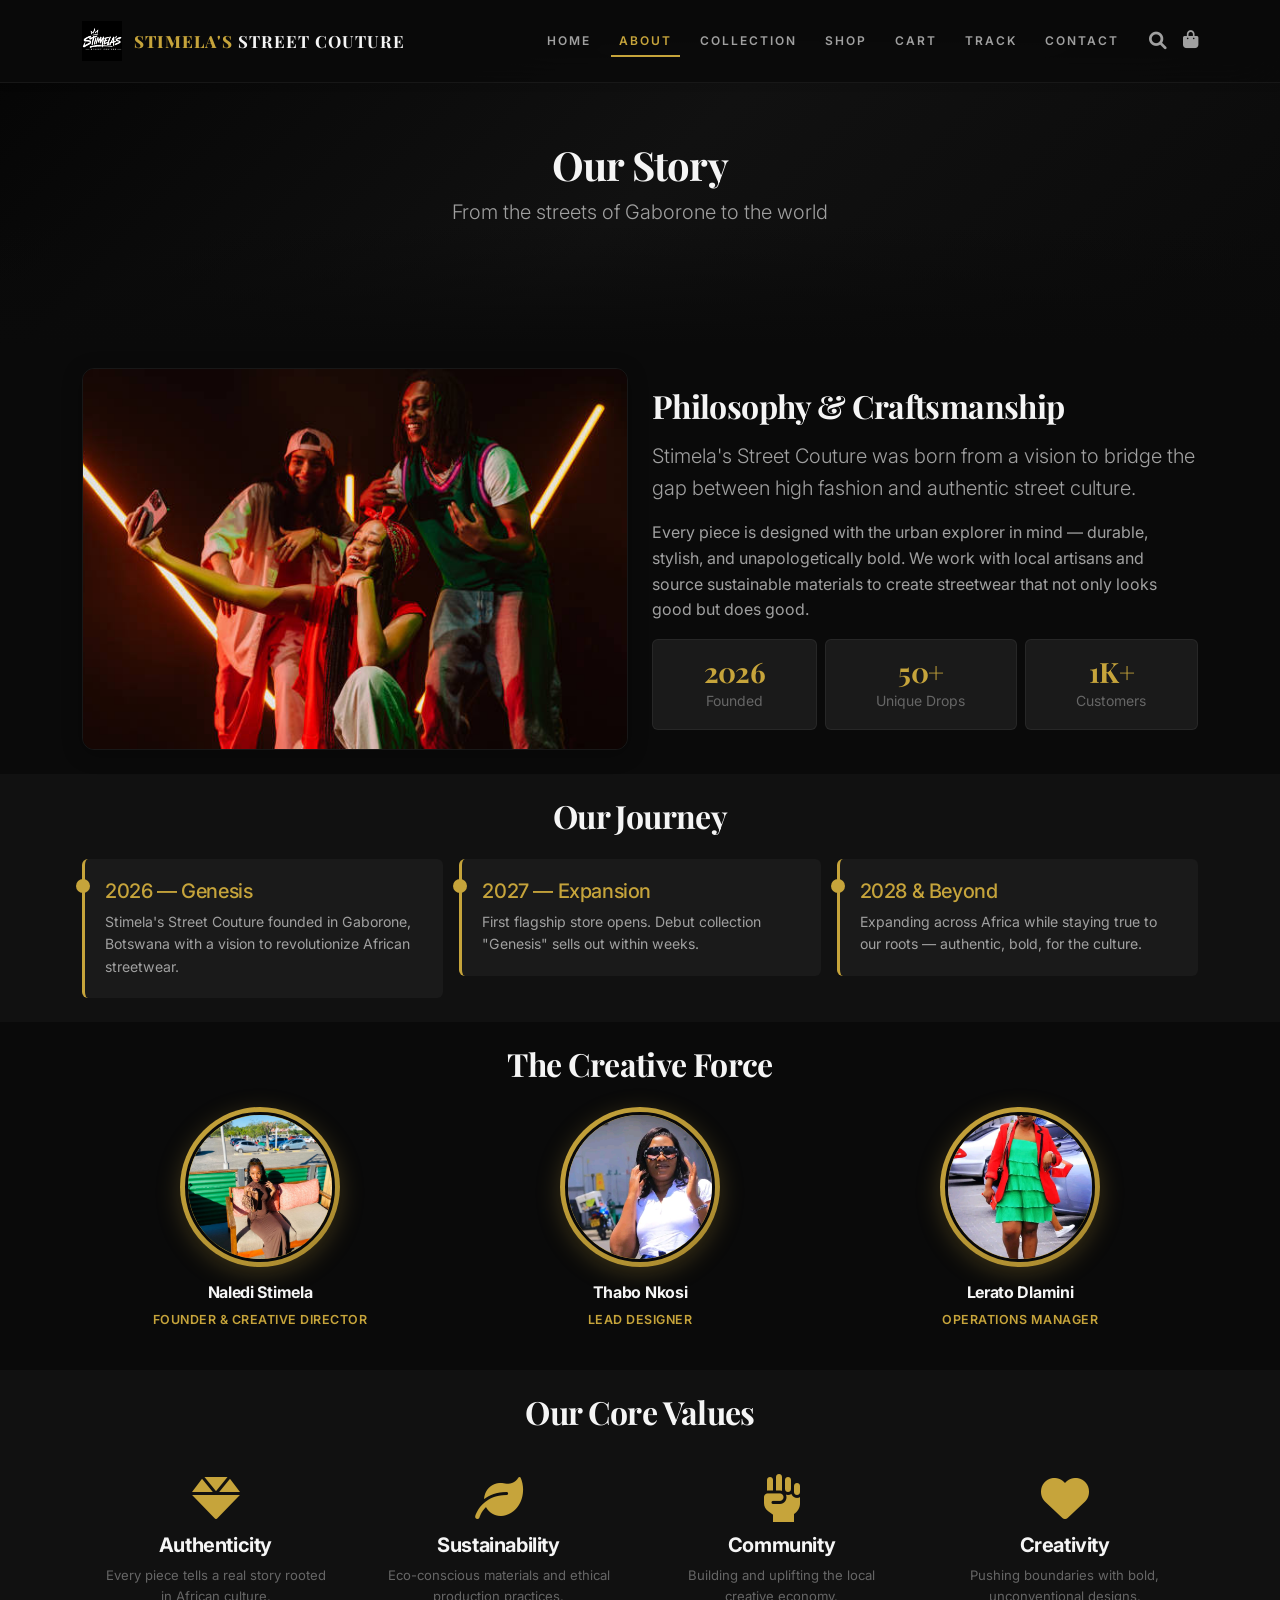
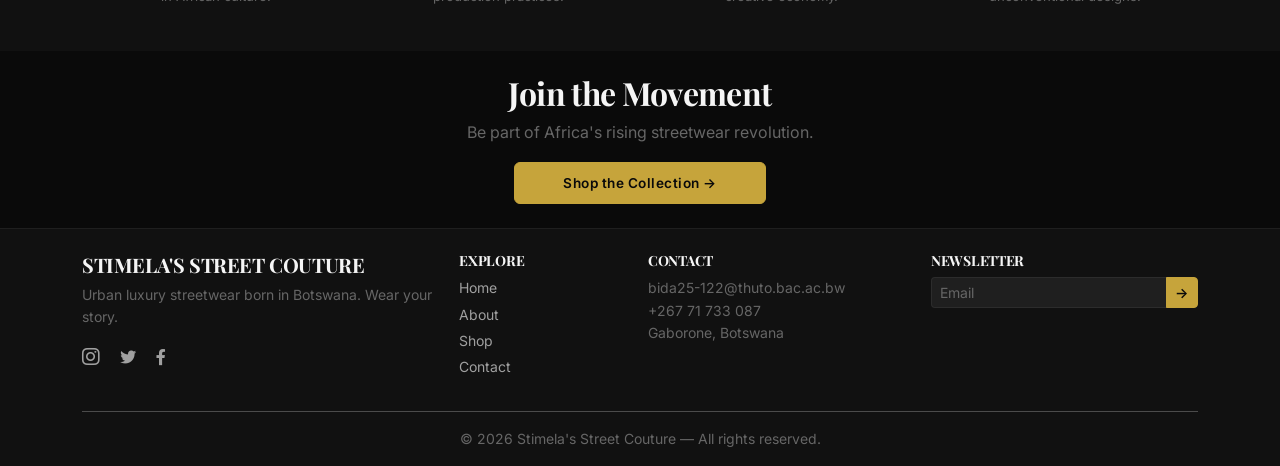
==== about.html @ e6eef9eb "Initial commit - Stimela's Street Couture website Full dark-themed streetwear e-commerce website wit" ====
<!DOCTYPE html>
<html lang="en">
<head>
    <meta charset="UTF-8">
    <meta name="viewport" content="width=device-width, initial-scale=1.0">
    <title>Stimela's Street Couture | About - Our Story</title>
    <link href="https://cdn.jsdelivr.net/npm/bootstrap@5.3.0-alpha1/dist/css/bootstrap.min.css" rel="stylesheet">
    <link rel="stylesheet" href="https://cdnjs.cloudflare.com/ajax/libs/font-awesome/6.0.0-beta3/css/all.min.css">
    <link rel="stylesheet" href="css/style.css">
</head>
<body>

<nav class="navbar navbar-expand-lg navbar-light py-3 fixed-top">
    <div class="container">
        <a class="navbar-brand d-flex align-items-center" href="index.html">
            <img src="images/logo.png" alt="Stimela's Street Couture Logo" class="logo-img">
            <span class="brand-text"><span class="brand-accent">STIMELA'S</span> STREET COUTURE</span>
        </a>
        <button class="navbar-toggler border-0" type="button" data-bs-toggle="collapse" data-bs-target="#navbarMain" style="filter: invert(1);">
            <span class="navbar-toggler-icon"></span>
        </button>
        <div class="collapse navbar-collapse" id="navbarMain">
            <ul class="navbar-nav ms-auto mb-2 mb-lg-0">
                <li class="nav-item"><a class="nav-link" href="index.html">HOME</a></li>
                <li class="nav-item"><a class="nav-link active" href="about.html">ABOUT</a></li>
                <li class="nav-item"><a class="nav-link" href="collection.html">COLLECTION</a></li>
                <li class="nav-item"><a class="nav-link" href="shop.html">SHOP</a></li>
                <li class="nav-item"><a class="nav-link" href="cart.html">CART</a></li>
                <li class="nav-item"><a class="nav-link" href="tracking.html">TRACK</a></li>
                <li class="nav-item"><a class="nav-link" href="contact.html">CONTACT</a></li>
            </ul>
            <div class="ms-lg-3 d-flex align-items-center">
                <i class="fas fa-search me-3 search-icon"></i>
                <div class="position-relative">
                    <i class="fas fa-shopping-bag bag-icon"></i>
                    <span class="cart-count position-absolute top-0 start-100 translate-middle badge rounded-pill bg-gold" style="display: none;">0</span>
                </div>
            </div>
        </div>
    </div>
</nav>

<main>
    <section class="about-hero text-white text-center">
        <div class="container">
            <h1 class="fw-bold">Our Story</h1>
            <p class="lead text-muted-custom" style="color: rgba(255,255,255,0.6) !important;">From the streets of Gaborone to the world</p>
        </div>
    </section>

    <section class="py-4 section-dark">
        <div class="container">
            <div class="row align-items-center g-4">
                <div class="col-lg-6">
                    <div class="studio-img-wrap">
                        <img src="images/studio.jpg" alt="Stimela's Studio" class="studio-img">
                    </div>
                </div>
                <div class="col-lg-6">
                    <h2 class="fw-bold mb-3">Philosophy & Craftsmanship</h2>
                    <p class="lead" style="color: var(--text-secondary);">Stimela's Street Couture was born from a vision to bridge the gap between high fashion and authentic street culture.</p>
                    <p>Every piece is designed with the urban explorer in mind — durable, stylish, and unapologetically bold. We work with local artisans and source sustainable materials to create streetwear that not only looks good but does good.</p>
                    <div class="d-flex gap-2 mt-3">
                        <div class="stat-card flex-fill">
                            <h3 class="fw-bold text-gold mb-0">2026</h3>
                            <small class="text-muted-custom">Founded</small>
                        </div>
                        <div class="stat-card flex-fill">
                            <h3 class="fw-bold text-gold mb-0">50+</h3>
                            <small class="text-muted-custom">Unique Drops</small>
                        </div>
                        <div class="stat-card flex-fill">
                            <h3 class="fw-bold text-gold mb-0">1K+</h3>
                            <small class="text-muted-custom">Customers</small>
                        </div>
                    </div>
                </div>
            </div>
        </div>
    </section>

    <section class="py-4 section-darker">
        <div class="container">
            <h2 class="text-center fw-bold mb-4">Our Journey</h2>
            <div class="row g-3">
                <div class="col-md-4">
                    <div class="timeline-item">
                        <h3 class="h5">2026 — Genesis</h3>
                        <p class="mb-0">Stimela's Street Couture founded in Gaborone, Botswana with a vision to revolutionize African streetwear.</p>
                    </div>
                </div>
                <div class="col-md-4">
                    <div class="timeline-item">
                        <h3 class="h5">2027 — Expansion</h3>
                        <p class="mb-0">First flagship store opens. Debut collection "Genesis" sells out within weeks.</p>
                    </div>
                </div>
                <div class="col-md-4">
                    <div class="timeline-item">
                        <h3 class="h5">2028 & Beyond</h3>
                        <p class="mb-0">Expanding across Africa while staying true to our roots — authentic, bold, for the culture.</p>
                    </div>
                </div>
            </div>
        </div>
    </section>

    <section class="py-4 section-dark">
        <div class="container">
            <h2 class="text-center fw-bold mb-4">The Creative Force</h2>
            <div class="row text-center g-4">
                <div class="col-md-4">
                    <div class="team-img-wrap">
                        <img src="images/naledi.jfif" alt="Naledi Stimela" class="team-img">
                    </div>
                    <h5 class="team-name">Naledi Stimela</h5>
                    <p class="team-role">Founder & Creative Director</p>
                </div>
                <div class="col-md-4">
                    <div class="team-img-wrap">
                        <img src="images/thabo.jpeg" alt="Thabo Nkosi" class="team-img">
                    </div>
                    <h5 class="team-name">Thabo Nkosi</h5>
                    <p class="team-role">Lead Designer</p>
                </div>
                <div class="col-md-4">
                    <div class="team-img-wrap">
                        <img src="images/lerato.jpeg" alt="Lerato Dlamini" class="team-img">
                    </div>
                    <h5 class="team-name">Lerato Dlamini</h5>
                    <p class="team-role">Operations Manager</p>
                </div>
            </div>
        </div>
    </section>

    <section class="py-4 section-darker text-center">
        <div class="container">
            <h2 class="fw-bold mb-4">Our Core Values</h2>
            <div class="row g-3">
                <div class="col-md-3">
                    <div class="value-card">
                        <i class="fas fa-gem fa-3x"></i>
                        <h5>Authenticity</h5>
                        <p class="mb-0">Every piece tells a real story rooted in African culture.</p>
                    </div>
                </div>
                <div class="col-md-3">
                    <div class="value-card">
                        <i class="fas fa-leaf fa-3x"></i>
                        <h5>Sustainability</h5>
                        <p class="mb-0">Eco-conscious materials and ethical production practices.</p>
                    </div>
                </div>
                <div class="col-md-3">
                    <div class="value-card">
                        <i class="fas fa-hand-fist fa-3x"></i>
                        <h5>Community</h5>
                        <p class="mb-0">Building and uplifting the local creative economy.</p>
                    </div>
                </div>
                <div class="col-md-3">
                    <div class="value-card">
                        <i class="fas fa-heart fa-3x"></i>
                        <h5>Creativity</h5>
                        <p class="mb-0">Pushing boundaries with bold, unconventional designs.</p>
                    </div>
                </div>
            </div>
        </div>
    </section>

    <section class="py-4 section-dark text-center">
        <div class="container">
            <h2 class="fw-bold mb-2">Join the Movement</h2>
            <p class="text-muted-custom mb-3">Be part of Africa's rising streetwear revolution.</p>
            <a href="shop.html" class="btn btn-dark px-5">Shop the Collection →</a>
        </div>
    </section>
</main>

<footer class="pt-4 pb-3">
    <div class="container">
        <div class="row g-3">
            <div class="col-md-4">
                <h5 class="text-uppercase fw-bold" style="font-family: var(--heading-font);">STIMELA'S STREET COUTURE</h5>
                <p class="small">Urban luxury streetwear born in Botswana. Wear your story.</p>
                <div class="social-icons">
                    <a href="#" class="me-3"><i class="fab fa-instagram fa-lg"></i></a>
                    <a href="#" class="me-3"><i class="fab fa-twitter"></i></a>
                    <a href="#"><i class="fab fa-facebook-f"></i></a>
                </div>
            </div>
            <div class="col-md-2">
                <h6 class="text-uppercase small fw-bold">Explore</h6>
                <ul class="list-unstyled small">
                    <li class="mb-1"><a href="index.html" class="text-decoration-none">Home</a></li>
                    <li class="mb-1"><a href="about.html" class="text-decoration-none">About</a></li>
                    <li class="mb-1"><a href="shop.html" class="text-decoration-none">Shop</a></li>
                    <li class="mb-1"><a href="contact.html" class="text-decoration-none">Contact</a></li>
                </ul>
            </div>
            <div class="col-md-3">
                <h6 class="text-uppercase small fw-bold">Contact</h6>
                <p class="small">bida25-122@thuto.bac.ac.bw<br>+267 71 733 087<br>Gaborone, Botswana</p>
            </div>
            <div class="col-md-3">
                <h6 class="text-uppercase small fw-bold">Newsletter</h6>
                <div class="input-group input-group-sm">
                    <input type="email" class="form-control" placeholder="Email">
                    <button class="btn btn-dark btn-sm" type="button">→</button>
                </div>
            </div>
        </div>
        <hr class="opacity-25 my-3">
        <div class="text-center small text-muted-custom">© 2026 Stimela's Street Couture — All rights reserved.</div>
    </div>
</footer>

<script src="https://cdn.jsdelivr.net/npm/bootstrap@5.3.0-alpha1/dist/js/bootstrap.bundle.min.js"></script>
<script src="js/cart.js"></script>
<script src="js/script.js"></script>
</body>
</html>
---- css/style.css ----
/* ============================================================
   css/style.css - Stimela's Street Couture
   Netflix-inspired dark theme with color blending,
   reduced whitespace, background image overlay
   ============================================================ */

@import url('https://fonts.googleapis.com/css2?family=Inter:wght@300;400;500;600;700;800;900&family=Playfair+Display:wght@400;500;600;700;800&display=swap');

:root {
    --gold: #c6a43b;
    --gold-light: #dfc267;
    --gold-dark: #a8882e;
    --bg-primary: #0a0a0a;
    --bg-secondary: #111111;
    --bg-card: #1a1a1a;
    --bg-card-hover: #222222;
    --bg-elevated: #242424;
    --text-primary: #f5f5f5;
    --text-secondary: #a0a0a0;
    --text-muted: #666666;
    --border-subtle: rgba(255,255,255,0.06);
    --border-accent: rgba(198,164,59,0.3);
    --body-font: 'Inter', -apple-system, BlinkMacSystemFont, 'Segoe UI', sans-serif;
    --heading-font: 'Playfair Display', 'Inter', serif;
    --transition: all 0.3s cubic-bezier(0.4, 0, 0.2, 1);
    --shadow-card: 0 4px 20px rgba(0,0,0,0.3);
    --shadow-hover: 0 12px 40px rgba(0,0,0,0.5);
    --radius-sm: 6px;
    --radius-md: 12px;
}

*, *::before, *::after { box-sizing: border-box; }

/* ========== SITE-WIDE BACKGROUND WITH BLEND ========== */
body {
    margin: 0;
    padding: 0;
    padding-top: 72px;
    font-family: var(--body-font);
    color: var(--text-primary);
    line-height: 1.6;
    -webkit-font-smoothing: antialiased;
    background: var(--bg-primary);
    position: relative;
}

/* Full-site background texture overlay with blend */
body::before {
    content: '';
    position: fixed;
    top: 0; left: 0; right: 0; bottom: 0;
    background:
        radial-gradient(ellipse at 20% 50%, rgba(198,164,59,0.04) 0%, transparent 60%),
        radial-gradient(ellipse at 80% 20%, rgba(198,164,59,0.03) 0%, transparent 50%),
        radial-gradient(ellipse at 50% 80%, rgba(255,255,255,0.02) 0%, transparent 50%),
        url('https://images.unsplash.com/photo-1557682250-33bd709cbe85?w=1920&h=1080&fit=crop&blend=000000&blend-mode=multiply&fm=jpg') center/cover no-repeat;
    opacity: 0.15;
    z-index: -1;
    pointer-events: none;
}

/* Blended section transitions - Netflix-style */
.section-dark { background: var(--bg-primary); }
.section-darker { background: var(--bg-secondary); }
.section-card-bg { background: var(--bg-card); }

::selection { background: var(--gold); color: var(--bg-primary); }

/* ========== TYPOGRAPHY ========== */
h1, h2, h3, h4, h5, h6 {
    font-family: var(--heading-font);
    font-weight: 700;
    letter-spacing: -0.02em;
    line-height: 1.15;
    color: var(--text-primary);
}
p { color: var(--text-secondary); }
.text-gold { color: var(--gold) !important; }
.text-muted-custom { color: var(--text-muted) !important; }

/* ========== NAVBAR - Glass dark ========== */
.navbar {
    transition: var(--transition);
    border-bottom: 1px solid var(--border-subtle);
    background: rgba(10,10,10,0.92) !important;
    backdrop-filter: blur(24px);
    -webkit-backdrop-filter: blur(24px);
}
.navbar-brand img.logo-img {
    height: 40px; width: auto; margin-right: 12px;
    transition: transform 0.3s ease;
    filter: brightness(1.1);
}
.brand-text { font-family: var(--heading-font); font-weight: 700; font-size: 1.05rem; letter-spacing: 1px; color: var(--text-primary); }
.brand-accent { color: var(--gold); font-weight: 800; }

.nav-link {
    font-weight: 600; font-size: 0.75rem; letter-spacing: 2px;
    margin: 0 6px; position: relative; text-transform: uppercase;
    transition: color 0.3s ease; padding: 6px 0; color: var(--text-secondary) !important;
}
.nav-link::after {
    content: ''; position: absolute; bottom: 0; left: 0;
    width: 100%; height: 2px; background: var(--gold);
    transform: scaleX(0); transform-origin: right;
    transition: transform 0.3s ease;
}
.nav-link:hover::after { transform: scaleX(1); transform-origin: left; }
.nav-link.active::after { transform: scaleX(1); }
.nav-link:hover { color: var(--text-primary) !important; }
.nav-link.active { color: var(--gold) !important; }

.bag-icon, .search-icon { cursor: pointer; transition: color 0.3s ease; font-size: 1.1rem; color: var(--text-secondary); }
.bag-icon:hover, .search-icon:hover { color: var(--gold); }

.cart-count { font-size: 0.5rem; background: var(--gold); color: var(--bg-primary); padding: 3px 7px; font-weight: 800; }

/* ========== HERO ========== */
.hero-section {
    height: 88vh; min-height: 600px;
    margin-top: -72px;
    position: relative;
    display: flex; align-items: center;
    overflow: hidden;
}
.hero-section::before {
    content: '';
    position: absolute; inset: 0;
    background:
        linear-gradient(135deg, rgba(0,0,0,0.85) 0%, rgba(0,0,0,0.3) 50%, rgba(0,0,0,0.7) 100%),
        url('https://images.unsplash.com/photo-1483985988355-763728e1935b?w=1920&h=1000&fit=crop') center/cover no-repeat;
    z-index: 0;
}
.hero-section::after {
    content: '';
    position: absolute; bottom: 0; left: 0; right: 0; height: 200px;
    background: linear-gradient(to top, var(--bg-primary) 0%, transparent 100%);
    z-index: 1;
}
.hero-section .container { position: relative; z-index: 2; }
.hero-section h1 { font-size: clamp(2.2rem, 6vw, 5rem); line-height: 1.05; text-shadow: 0 4px 40px rgba(0,0,0,0.5); }
.hero-section .lead { color: rgba(255,255,255,0.7) !important; }
.hero-gold-line {
    width: 60px; height: 3px; background: var(--gold);
    margin: 0 auto 24px; border-radius: 4px;
}

/* ========== PRODUCT GRID - DARK CARDS ========== */
.card {
    border: 1px solid var(--border-subtle);
    border-radius: var(--radius-sm);
    overflow: hidden;
    transition: var(--transition);
    background: var(--bg-card);
    display: flex; flex-direction: column;
}
.card:hover {
    transform: translateY(-4px);
    box-shadow: var(--shadow-hover) !important;
    border-color: var(--border-accent);
    background: var(--bg-card-hover);
}
.card .card-body { display: flex; flex-direction: column; flex: 1; padding: 14px; }
.card .card-body .mt-auto { margin-top: auto; }
.card-title { color: var(--text-primary); font-size: 1rem; }
.card-text { color: var(--text-secondary); font-size: 0.82rem; }
.badge.bg-dark { background: var(--bg-elevated) !important; color: var(--text-secondary) !important; font-weight: 600; }

/* Product image - consistent aspect ratio */
.product-img-wrap {
    position: relative; width: 100%; padding-top: 125%;
    overflow: hidden; background: var(--bg-card);
}
.product-img-wrap img {
    position: absolute; top: 0; left: 0;
    width: 100%; height: 100%; object-fit: cover;
    transition: transform 0.6s cubic-bezier(0.4, 0, 0.2, 1);
}
.card:hover .product-img-wrap img { transform: scale(1.06); }

.product-badge {
    position: absolute; top: 10px; left: 10px; z-index: 2;
    font-size: 0.65rem; font-weight: 700; letter-spacing: 0.5px;
    padding: 3px 10px; border-radius: 3px; text-transform: uppercase;
}
.product-badge.sale { background: #dc3545; color: white; }
.product-badge.new { background: var(--gold); color: var(--bg-primary); }
.product-badge.best { background: var(--bg-elevated); color: var(--gold); border: 1px solid var(--gold); }

/* Collection image same */
.collection-img-wrap {
    position: relative; width: 100%; padding-top: 120%;
    overflow: hidden; background: var(--bg-card);
}
.collection-img-wrap img {
    position: absolute; top: 0; left: 0;
    width: 100%; height: 100%; object-fit: cover;
    transition: transform 0.6s cubic-bezier(0.4, 0, 0.2, 1);
}
.card:hover .collection-img-wrap img { transform: scale(1.06); }

/* Product price on dark */
.card .fw-bold.fs-4, .card .fw-bold.fs-5 { color: var(--gold); }

/* Size select on dark */
.product-size {
    background: var(--bg-elevated) !important;
    color: var(--text-primary) !important;
    border-color: var(--border-subtle) !important;
}

/* ========== TEAM CIRCULAR FRAMES ========== */
.team-img-wrap {
    width: 160px; height: 160px;
    margin: 0 auto 16px;
    border-radius: 50%;
    padding: 5px;
    background: linear-gradient(135deg, var(--gold) 0%, var(--gold-dark) 100%);
    box-shadow: 0 6px 25px rgba(198,164,59,0.25);
    transition: var(--transition);
}
.team-img-wrap:hover { transform: translateY(-4px); box-shadow: 0 10px 35px rgba(198,164,59,0.35); }
.team-img { width: 100%; height: 100%; border-radius: 50%; object-fit: cover; border: 3px solid var(--bg-primary); display: block; }
.team-name { font-family: var(--body-font); font-weight: 700; font-size: 1rem; color: var(--text-primary); }
.team-role { color: var(--gold); font-weight: 600; font-size: 0.78rem; letter-spacing: 0.5px; text-transform: uppercase; }

/* ========== STUDIO IMAGE ========== */
.studio-img-wrap {
    border-radius: var(--radius-md);
    overflow: hidden;
    box-shadow: var(--shadow-card);
    border: 1px solid var(--border-subtle);
}
.studio-img { width: 100%; height: 380px; object-fit: cover; display: block; transition: var(--transition); }
.studio-img:hover { transform: scale(1.02); }

/* ========== BUTTONS - Dark theme ========== */
.btn {
    font-weight: 600; letter-spacing: 0.5px;
    transition: var(--transition);
    border-radius: var(--radius-sm);
    padding: 10px 22px; font-size: 0.85rem;
}
.btn-dark {
    background: var(--gold);
    border-color: var(--gold);
    color: var(--bg-primary);
}
.btn-dark:hover {
    background: var(--gold-light);
    border-color: var(--gold-light);
    color: var(--bg-primary);
    transform: translateY(-2px);
    box-shadow: 0 8px 25px rgba(198,164,59,0.35);
}
.btn-outline-light {
    border-width: 2px; border-color: rgba(255,255,255,0.3);
    color: white;
}
.btn-outline-light:hover {
    background: var(--gold);
    border-color: var(--gold);
    color: var(--bg-primary);
}
.btn-outline-secondary {
    border-color: var(--border-subtle);
    color: var(--text-secondary);
}
.btn-outline-secondary:hover {
    background: var(--bg-elevated);
    border-color: var(--text-muted);
    color: var(--text-primary);
}
.btn-sm { padding: 5px 14px; font-size: 0.75rem; }

/* ========== FORMS ========== */
.form-control, .form-select {
    background: var(--bg-elevated) !important;
    border: 1px solid var(--border-subtle);
    border-radius: var(--radius-sm);
    padding: 10px 14px;
    transition: var(--transition);
    font-family: var(--body-font);
    color: var(--text-primary) !important;
}
.form-control:focus, .form-select:focus {
    border-color: var(--gold) !important;
    box-shadow: 0 0 0 0.2rem rgba(198,164,59,0.15) !important;
    background: var(--bg-card-hover) !important;
}
.form-control::placeholder { color: var(--text-muted); }
.form-label { color: var(--text-secondary); font-weight: 500; margin-bottom: 6px; font-size: 0.85rem; }
.form-control.is-valid { border-color: #28a745 !important; }
.form-control.is-invalid { border-color: #dc3545 !important; }
.invalid-feedback { color: #ff6b6b; }

/* ========== COLLECTION FILTERS ========== */
.filter-btn {
    background: transparent;
    border: 1px solid var(--border-subtle);
    padding: 8px 22px; margin: 4px;
    border-radius: 50px;
    transition: var(--transition);
    cursor: pointer;
    font-weight: 600; font-size: 0.78rem;
    font-family: var(--body-font);
    letter-spacing: 0.5px; text-transform: uppercase;
    color: var(--text-secondary);
}
.filter-btn:hover { border-color: var(--gold); color: var(--gold); }
.filter-btn.active-filter { background: var(--gold); border-color: var(--gold); color: var(--bg-primary); }
.collection-item { transition: var(--transition); }
.collection-item.hide-item { display: none; }

/* ========== CART ========== */
.cart-item {
    background: var(--bg-card) !important;
    border-color: var(--border-subtle) !important;
    border-radius: var(--radius-sm);
}
.cart-item h6 { color: var(--text-primary); }
.cart-item-img { width: 80px; height: 80px; object-fit: cover; border-radius: var(--radius-sm); }
.qty-input { background: var(--bg-elevated) !important; color: var(--text-primary) !important; border-color: var(--border-subtle) !important; }
.qty-input::-webkit-inner-spin-button,
.qty-input::-webkit-outer-spin-button { -webkit-appearance: none; margin: 0; }
.cart-item .btn-outline-secondary { border-color: var(--border-subtle); color: var(--text-secondary); }
.cart-item .btn-outline-secondary:hover { background: var(--bg-elevated); color: var(--text-primary); }
.cart-item .text-danger { color: #ff6b6b !important; }

.cart-notification {
    position: fixed; bottom: 30px; right: 30px; z-index: 9999;
    animation: slideIn 0.3s ease;
}
.cart-notification .notification-content {
    padding: 14px 28px; border-radius: 50px;
    display: flex; align-items: center; gap: 12px;
    box-shadow: 0 10px 40px rgba(0,0,0,0.5);
    font-weight: 500;
}
.cart-notification.success .notification-content { background: #28a745; color: white; }
.cart-notification.error .notification-content { background: #dc3545; color: white; }
.cart-notification.info .notification-content { background: var(--gold); color: var(--bg-primary); }
.cart-notification.fade-out { animation: fadeOut 0.3s ease forwards; }
@keyframes slideIn { from { transform: translateX(100%); opacity: 0; } to { transform: translateX(0); opacity: 1; } }
@keyframes fadeOut { to { opacity: 0; transform: translateX(100%); } }

/* ========== TRACKING ========== */
.tracking-progress {
    display: flex; justify-content: space-between; position: relative; margin: 30px 0;
}
.tracking-progress::before {
    content: ''; position: absolute; top: 15px; left: 0; right: 0;
    height: 3px; background: var(--border-subtle); z-index: 1;
}
.tracking-step { text-align: center; position: relative; z-index: 2; }
.tracking-step .step-circle {
    width: 33px; height: 33px; background: var(--bg-elevated);
    border-radius: 50%; display: flex; align-items: center; justify-content: center;
    font-size: 0.85rem; font-weight: 700; margin: 0 auto 8px; color: var(--text-muted);
}
.tracking-step.completed .step-circle { background: #28a745; color: white; }
.tracking-step.active .step-circle { background: var(--gold); color: var(--bg-primary); }
.tracking-step label { color: var(--text-secondary); font-size: 0.75rem; }

/* ========== ABOUT ========== */
.about-hero {
    background: linear-gradient(135deg, #050505 0%, #111 50%, #0a0a0a 100%);
    padding: 100px 0;
    margin-top: -30px;
    position: relative;
}
.about-hero::after {
    content: ''; position: absolute; bottom: 0; left: 0; right: 0; height: 120px;
    background: linear-gradient(to top, var(--bg-primary) 0%, transparent 100%);
}
.timeline-item {
    padding: 20px;
    border-left: 3px solid var(--gold);
    background: var(--bg-card);
    border-radius: var(--radius-sm);
    transition: var(--transition);
    position: relative;
}
.timeline-item::before {
    content: ''; position: absolute; left: -9px; top: 20px;
    width: 14px; height: 14px; background: var(--gold); border-radius: 50%;
}
.timeline-item:hover { background: var(--bg-card-hover); box-shadow: var(--shadow-card); transform: translateX(4px); }
.timeline-item h3 { color: var(--gold); font-family: var(--body-font); }
.timeline-item p { color: var(--text-secondary); font-size: 0.88rem; }

.contact-info-item {
    padding: 16px;
    background: var(--bg-card);
    border-radius: var(--radius-sm);
    transition: var(--transition);
    text-align: center;
    border: 1px solid var(--border-subtle);
}
.contact-info-item:hover { background: var(--bg-card-hover); border-color: var(--border-accent); transform: translateY(-2px); }
.contact-info-item i { color: var(--gold); margin-bottom: 12px; }
.contact-info-item h5 { color: var(--text-primary); font-family: var(--body-font); }
.contact-info-item p { color: var(--text-secondary); }
.contact-info-item a { color: var(--gold); }

/* ========== FOOTER ========== */
footer {
    background: var(--bg-secondary) !important;
    border-top: 1px solid var(--border-subtle);
}
footer h5, footer h6 { color: var(--text-primary); }
footer p { color: var(--text-muted); }
footer a { transition: color 0.3s ease; color: var(--text-secondary) !important; }
footer a:hover { color: var(--gold) !important; }
.social-icons a { transition: var(--transition); display: inline-block; }
.social-icons a:hover { transform: translateY(-3px); color: var(--gold) !important; }
footer .form-control { background: rgba(255,255,255,0.06) !important; color: white !important; }
footer .form-control::placeholder { color: var(--text-muted); }

/* ========== SCROLL TO TOP ========== */
.scroll-top-btn {
    position: fixed; bottom: 25px; right: 25px;
    width: 46px; height: 46px;
    background: var(--gold);
    color: var(--bg-primary);
    border: none; border-radius: 50%;
    cursor: pointer;
    opacity: 0; visibility: hidden;
    transition: var(--transition);
    z-index: 999;
    display: flex; align-items: center; justify-content: center;
    font-size: 1.1rem;
    box-shadow: 0 4px 15px rgba(198,164,59,0.3);
}
.scroll-top-btn.show { opacity: 1; visibility: visible; }
.scroll-top-btn:hover { background: var(--gold-light); transform: translateY(-3px); box-shadow: 0 8px 25px rgba(198,164,59,0.4); }

/* ========== SECTION ACCENTS ========== */
.section-accent {
    width: 50px; height: 3px;
    background: var(--gold);
    margin: 12px auto 0;
    border-radius: 4px;
}

/* Stats cards on about page */
.stat-card {
    background: var(--bg-card);
    border: 1px solid var(--border-subtle);
    border-radius: var(--radius-sm);
    padding: 16px; text-align: center;
}

/* Category cards (index page) */
.category-card {
    background: var(--bg-card);
    border: 1px solid var(--border-subtle);
    border-radius: var(--radius-sm);
    padding: 24px 16px;
    text-align: center;
    transition: var(--transition);
    cursor: pointer;
}
.category-card:hover {
    background: var(--bg-card-hover);
    border-color: var(--border-accent);
    transform: translateY(-3px);
    box-shadow: var(--shadow-card);
}
.category-card i { color: var(--gold); }
.category-card h6 { color: var(--text-primary); font-family: var(--body-font); margin-top: 10px; font-size: 0.85rem; }

/* Value cards (about page) */
.value-card {
    padding: 20px; text-align: center;
}
.value-card i { color: var(--gold); margin-bottom: 12px; }
.value-card h5 { color: var(--text-primary); font-family: var(--body-font); }
.value-card p { color: var(--text-muted); font-size: 0.82rem; }

/* Card on dark bg */
.card.border-0.shadow-sm { background: var(--bg-card); border: 1px solid var(--border-subtle) !important; }

/* Fix alert colors for dark */
.alert-success { background: rgba(40,167,69,0.15); color: #75d787; border-color: rgba(40,167,69,0.3); }
.alert-danger { background: rgba(220,53,69,0.15); color: #ff8a8a; border-color: rgba(220,53,69,0.3); }

/* ========== RESPONSIVE ========== */
@media (max-width: 991px) {
    .navbar-brand img.logo-img { height: 34px; }
    .brand-text { font-size: 0.9rem; }
    .hero-section { height: 75vh; min-height: 500px; }
}
@media (max-width: 768px) {
    body { padding-top: 60px; }
    .hero-section { height: 65vh; min-height: 400px; }
    .hero-section h1 { font-size: 2rem; }
    .studio-img { height: 260px; }
    .team-img-wrap { width: 130px; height: 130px; }
    .cart-notification { bottom: 20px; right: 20px; left: 20px; }
    .cart-notification .notification-content { justify-content: center; }
    footer .col-md-4, footer .col-md-2, footer .col-md-3 { margin-bottom: 24px; }
}
@media (max-width: 576px) {
    .hero-section h1 { font-size: 1.6rem; }
    .btn-lg { padding: 10px 20px !important; font-size: 0.85rem; }
    .brand-text { font-size: 0.78rem; }
    .navbar-brand img.logo-img { height: 28px; margin-right: 8px; }
}
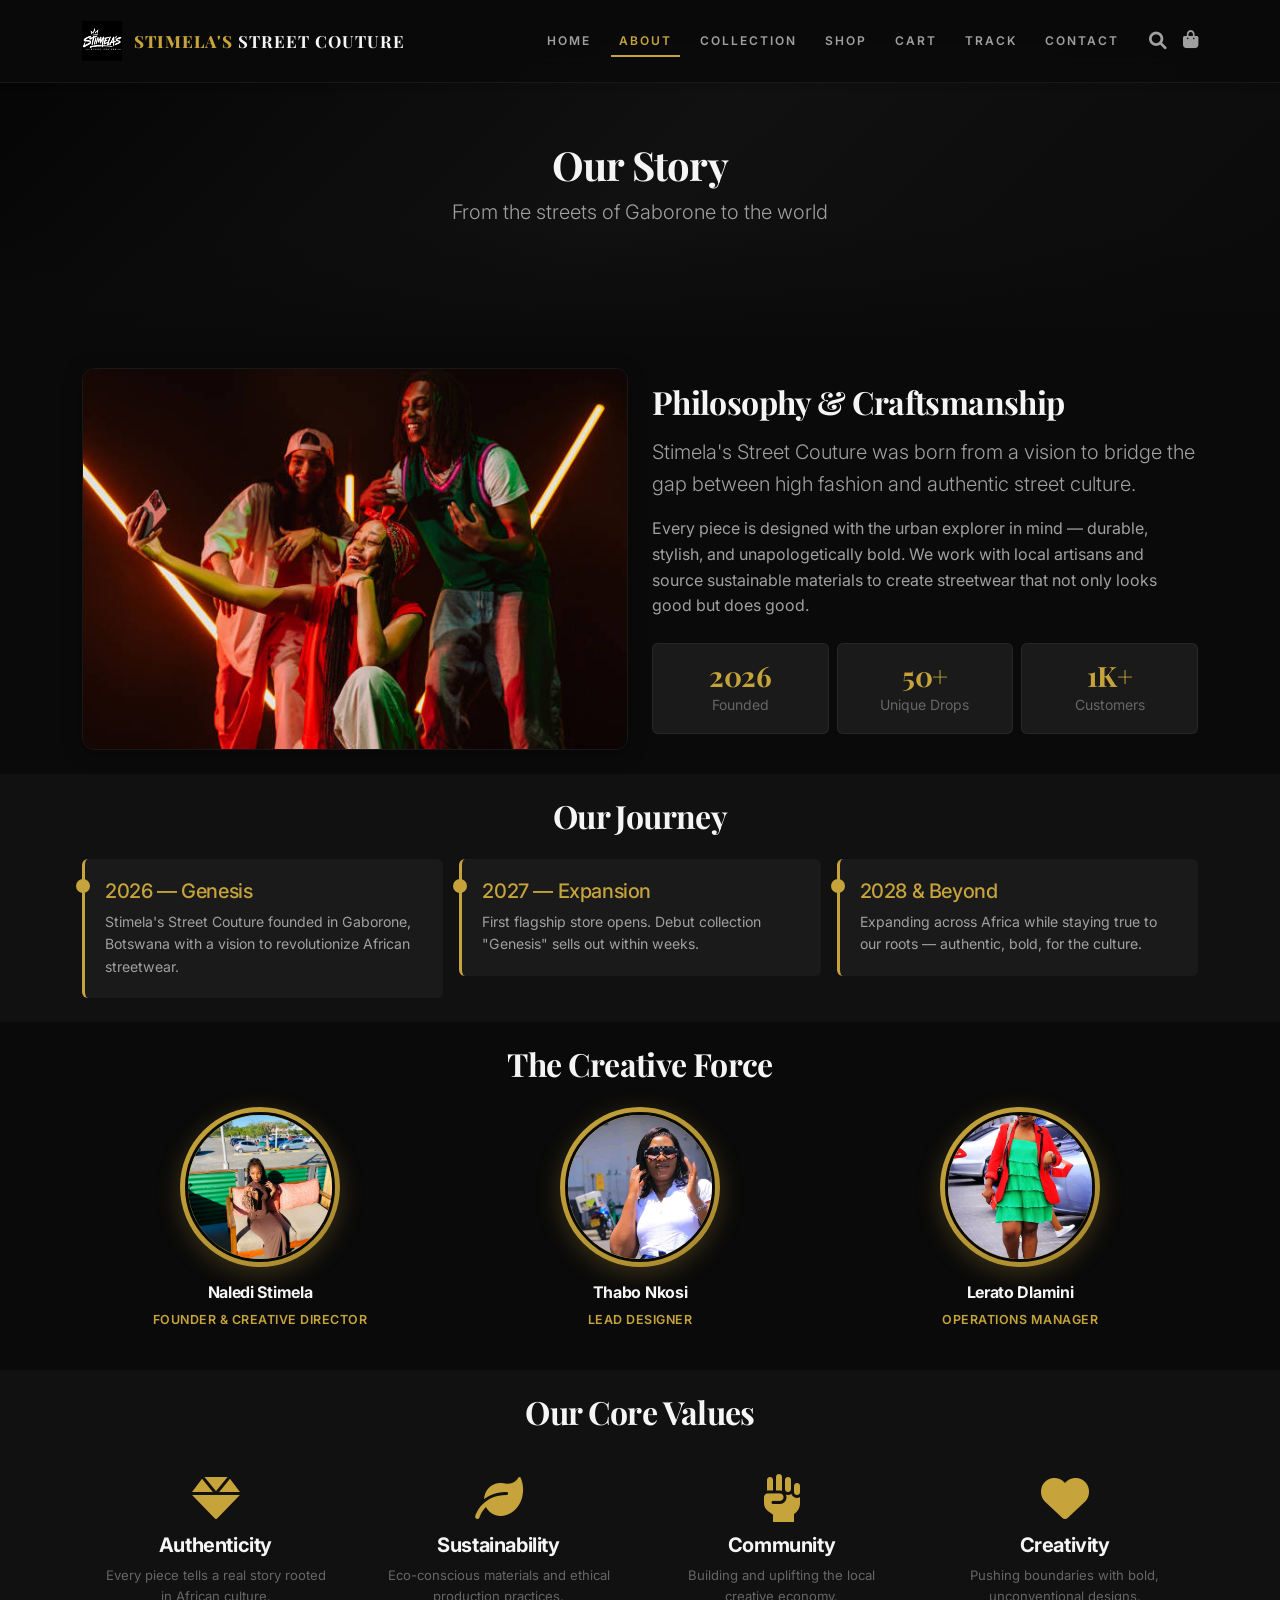
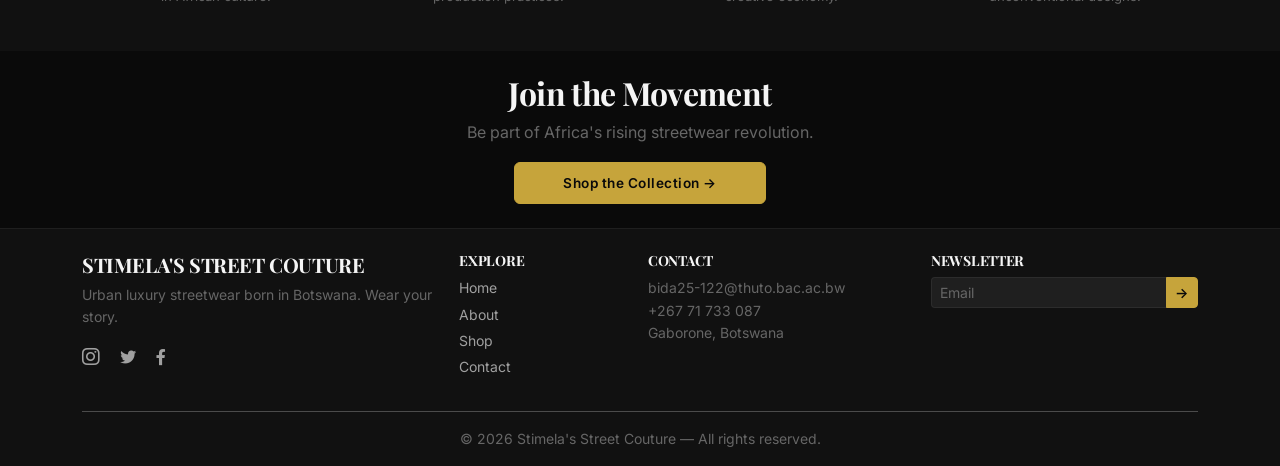
==== commit d6eb4844: "Full responsive/mobile compatibility: 4 breakpoints (400px, 576px, 768px, 991px), fixed-width values" ====
--- a/about.html
+++ b/about.html
@@ -60,18 +60,24 @@
                     <h2 class="fw-bold mb-3">Philosophy & Craftsmanship</h2>
                     <p class="lead" style="color: var(--text-secondary);">Stimela's Street Couture was born from a vision to bridge the gap between high fashion and authentic street culture.</p>
                     <p>Every piece is designed with the urban explorer in mind — durable, stylish, and unapologetically bold. We work with local artisans and source sustainable materials to create streetwear that not only looks good but does good.</p>
-                    <div class="d-flex gap-2 mt-3">
-                        <div class="stat-card flex-fill">
-                            <h3 class="fw-bold text-gold mb-0">2026</h3>
-                            <small class="text-muted-custom">Founded</small>
+                    <div class="row g-2 mt-3">
+                        <div class="col-4">
+                            <div class="stat-card">
+                                <h3 class="fw-bold text-gold mb-0">2026</h3>
+                                <small class="text-muted-custom">Founded</small>
+                            </div>
                         </div>
-                        <div class="stat-card flex-fill">
-                            <h3 class="fw-bold text-gold mb-0">50+</h3>
-                            <small class="text-muted-custom">Unique Drops</small>
+                        <div class="col-4">
+                            <div class="stat-card">
+                                <h3 class="fw-bold text-gold mb-0">50+</h3>
+                                <small class="text-muted-custom">Unique Drops</small>
+                            </div>
                         </div>
-                        <div class="stat-card flex-fill">
-                            <h3 class="fw-bold text-gold mb-0">1K+</h3>
-                            <small class="text-muted-custom">Customers</small>
+                        <div class="col-4">
+                            <div class="stat-card">
+                                <h3 class="fw-bold text-gold mb-0">1K+</h3>
+                                <small class="text-muted-custom">Customers</small>
+                            </div>
                         </div>
                     </div>
                 </div>
--- a/css/style.css
+++ b/css/style.css
@@ -319,7 +319,7 @@
     border-radius: var(--radius-sm);
 }
 .cart-item h6 { color: var(--text-primary); }
-.cart-item-img { width: 80px; height: 80px; object-fit: cover; border-radius: var(--radius-sm); }
+.cart-item-img { width: 100%; max-width: 80px; height: auto; aspect-ratio: 1/1; object-fit: cover; border-radius: var(--radius-sm); }
 .qty-input { background: var(--bg-elevated) !important; color: var(--text-primary) !important; border-color: var(--border-subtle) !important; }
 .qty-input::-webkit-inner-spin-button,
 .qty-input::-webkit-outer-spin-button { -webkit-appearance: none; margin: 0; }
@@ -490,20 +490,65 @@
     .navbar-brand img.logo-img { height: 34px; }
     .brand-text { font-size: 0.9rem; }
     .hero-section { height: 75vh; min-height: 500px; }
+    .nav-link { padding: 10px 0; font-size: 0.85rem; letter-spacing: 1.5px; }
 }
 @media (max-width: 768px) {
     body { padding-top: 60px; }
     .hero-section { height: 65vh; min-height: 400px; }
     .hero-section h1 { font-size: 2rem; }
+    .hero-section .lead { font-size: 0.9rem; }
+    h2 { font-size: 1.5rem; }
+    .about-hero { padding: 60px 0; }
     .studio-img { height: 260px; }
     .team-img-wrap { width: 130px; height: 130px; }
     .cart-notification { bottom: 20px; right: 20px; left: 20px; }
     .cart-notification .notification-content { justify-content: center; }
-    footer .col-md-4, footer .col-md-2, footer .col-md-3 { margin-bottom: 24px; }
+    footer .col-md-4, footer .col-md-2, footer .col-md-3 { margin-bottom: 20px; }
+    footer .col-md-4:last-child, footer .col-md-2:last-child, footer .col-md-3:last-child { margin-bottom: 0; }
+    .contact-info-item { padding: 12px; }
+    .stat-card { padding: 10px; }
 }
 @media (max-width: 576px) {
+    body { padding-top: 56px; }
+    .hero-section { height: 60vh; min-height: 350px; margin-top: -56px; }
     .hero-section h1 { font-size: 1.6rem; }
+    .hero-section .lead { font-size: 0.85rem; max-width: 100%; }
+    .hero-gold-line { width: 40px; margin-bottom: 16px; }
     .btn-lg { padding: 10px 20px !important; font-size: 0.85rem; }
     .brand-text { font-size: 0.78rem; }
     .navbar-brand img.logo-img { height: 28px; margin-right: 8px; }
-}
+    h2 { font-size: 1.3rem; }
+    h3 { font-size: 1.1rem; }
+    .about-hero { padding: 40px 0; }
+    .studio-img { height: 200px; }
+    .team-img-wrap { width: 110px; height: 110px; }
+    .btn-sm { padding: 6px 14px; font-size: 0.78rem; }
+    .btn { padding: 8px 16px; font-size: 0.8rem; }
+    .filter-btn { padding: 6px 14px; font-size: 0.72rem; margin: 3px; }
+    .section-accent { width: 36px; }
+    .product-size { min-width: 60px; width: auto; }
+}
+@media (max-width: 400px) {
+    body { padding-top: 50px; }
+    .hero-section { height: 55vh; min-height: 300px; margin-top: -50px; }
+    .hero-section h1 { font-size: 1.3rem; }
+    .hero-section .lead { font-size: 0.75rem; }
+    .hero-gold-line { width: 30px; margin-bottom: 12px; }
+    .brand-text { font-size: 0.7rem; letter-spacing: 0.5px; }
+    .navbar-brand img.logo-img { height: 24px; margin-right: 6px; }
+    h2 { font-size: 1.15rem; }
+    h3 { font-size: 1rem; }
+    .about-hero { padding: 30px 0; }
+    .studio-img { height: 160px; }
+    .team-img-wrap { width: 90px; height: 90px; padding: 4px; }
+    .filter-btn { padding: 4px 10px; font-size: 0.65rem; margin: 2px; }
+    .btn-sm { padding: 5px 10px; font-size: 0.72rem; }
+    .btn { padding: 6px 12px; font-size: 0.75rem; }
+    .category-card { padding: 16px 10px; }
+    .category-card i { font-size: 2rem; }
+    .stat-card { padding: 8px; }
+    .stat-card h3 { font-size: 0.95rem; }
+    .cart-item-img { max-width: 60px; }
+    .contact-info-item { padding: 10px; }
+    .contact-info-item i { font-size: 1.5rem; }
+}
